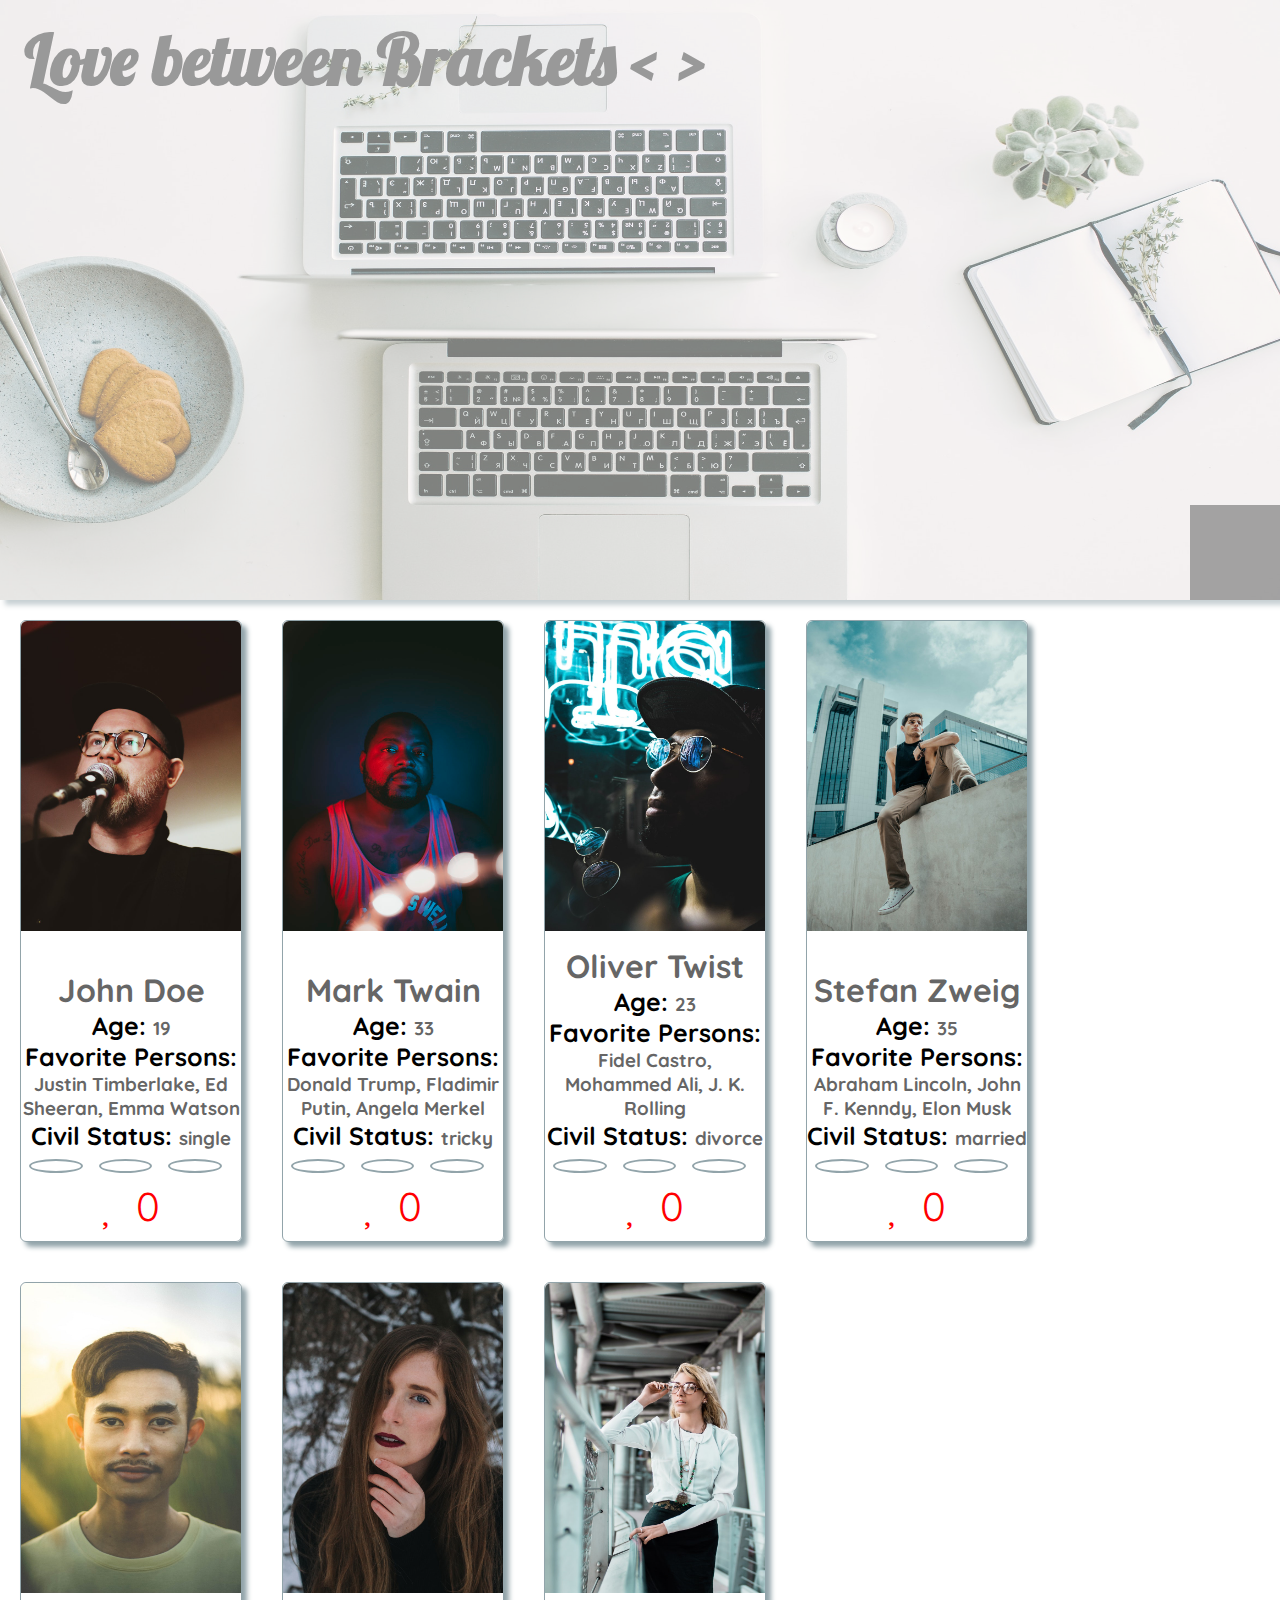
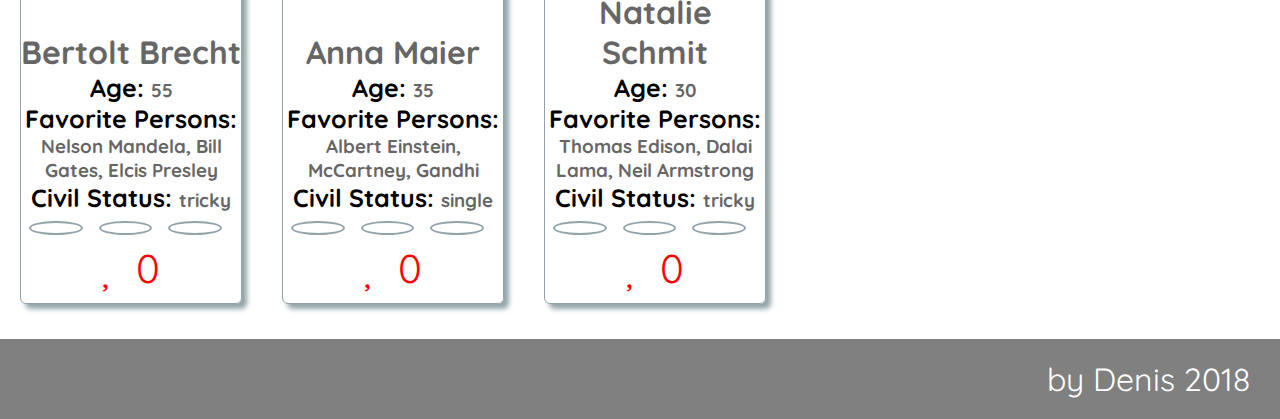
==== profile.html @ 9e4cfc48 "almost done" ====
<!DOCTYPE html>
<html>

<head>
    <meta charset="utf-8">
    <meta http-equiv="X-UA-Compatible" content="IE=edge">
    <title>Love between Brackets</title>
    <script src="https://code.jquery.com/jquery-3.3.1.min.js" integrity="sha256-FgpCb/KJQlLNfOu91ta32o/NMZxltwRo8QtmkMRdAu8=" crossorigin="anonymous"></script>
    <link rel="stylesheet" href="https://use.fontawesome.com/releases/v5.0.12/css/all.css" integrity="sha384-G0fIWCsCzJIMAVNQPfjH08cyYaUtMwjJwqiRKxxE/rx96Uroj1BtIQ6MLJuheaO9" crossorigin="anonymous">
    <link href="https://fonts.googleapis.com/css?family=Quicksand" rel="stylesheet">
    <link href="https://fonts.googleapis.com/css?family=Lobster" rel="stylesheet">
    <link rel="stylesheet" href="css/style.css">
</head>

<body>
    <div id="wrapper">
        <div id="header">
            <div id="headerBackground"></div>
            <div id="headerHeadline">Love between Brackets
                < <i id="headerHeart" class='far fa-heart'></i>></div>
            <div id="navBarLogo"><i class="fas fa-bars"></i></div>
            <div id="navbar">
                <ul>
                    <li><a href="index.html" title="home">Home</a></li>
                    <li><a href="profile.html" title="profile">Profiles</a></li>
                    <li id="sortBtn">
                        <p>Sort</p>
                    </li>
                </ul>
            </div>
        </div>
        <div id="content">
        </div>
        <div id="chatBox">
            <div id="chatBoxContent"></div>
            <div id="formBox">
                <form>
                    <a href="mailto:brackets@love.at" title="">Contact me per E-Mail</a>
                    <br>
                    <p class="label">Enter your Name: </p>
                    <input type="text" name="" value="">
                    <p class="label">Tip your Message: </p>
                    <textarea name="" rows="3" cols="34"></textarea>
                </form>
            </div>
            <div id="chatExitBtn" class="btn"><i class='fas fa-times'></i>Cancel</div>
            <div id="chatSubBtn" class="btn"><i class="far fa-check-circle"></i>Submit</div>
        </div>
        <footer>
            <ul>
                <li><a href="https://www.facebook.com/" title=""><i class="fab fa-facebook"></i></a></li>
                <li><a href="https://twitter.com/?lang=de" title=""><i class="fab fa-twitter-square"></i></a></li>
                <li><a href="https://www.instagram.com/?hl=de" title=""><i class="fab fa-instagram"></i></a></li>
            </ul>
            <p><i class="far fa-copyright"></i> by Denis 2018</p>
        </footer>
        <script src="js/data.js"></script>
        <script src="js/main.js"></script>
        <script src="js/index.js"></script>

</body>

</html>
---- css/style.css ----
@charset "UTF-8";
.shadow, body #header #headerBackground, body #header #navbar, .element, #chatBox, footer {
  box-shadow: 5px 5px 5px #92A4AA; }

.tshadow {
  text-shadow: 2px 2px 4px #000000; }

.tshadowGrey {
  text-shadow: 2px 2px 4px #666; }

.icons, body #header a[title^='home']::before, body #header a[title^='pro']::before, body #header a[title^='sort']::before, body #header #navbar p::before, .likesDisplay::before {
  font-family: "Font Awesome 5 Free";
  padding-right: 20px; }

.bradius, .element, #chatBox {
  border-radius: 6px; }

* {
  padding: 0;
  margin: 0; }

body {
  font-family: "Quicksand", sans-serif; }
  body #header #navBarLogo {
    width: 90px;
    height: 95px;
    background-color: grey;
    opacity: 0.7;
    font-size: 80px;
    position: absolute;
    right: 0px;
    top: 505px;
    text-align: center; }
  body #header #headerBackground {
    background-image: url("../img/header.jpeg");
    background-repeat: no-repeat;
    background-size: 100% 100%;
    height: 600px;
    opacity: 0.5; }
  body #header #headerHeadline {
    position: absolute;
    top: 15px;
    left: 25px;
    font-size: 70px;
    color: #999;
    font-weight: bold;
    font-family: "Lobster", cursive; }
    body #header #headerHeadline #headerHeart {
      color: red;
      font-weight: bold; }
  body #header #navbar {
    height: 80px;
    background-color: grey; }
  body #header #navbar li {
    list-style: none;
    float: left;
    margin-left: 50px;
    padding: 15px; }
  body #header #navbar a, body #header #navbar p {
    text-decoration: none;
    font-size: 35px;
    font-weight: bold;
    color: white; }
  body #header a[title^='home']::before {
    content: ""; }
  body #header a[title^='pro']::before {
    content: ""; }
  body #header a[title^='sort']::before, body #header #navbar p::before {
    content: ""; }

#contentLanding #contentLandingHeader {
  margin-top: 30px;
  text-align: center;
  font-size: 3em;
  font-weight: bold; }
  #contentLanding #contentLandingHeader #headerHeart {
    color: red;
    font-weight: bold; }
#contentLanding .indexSlide .card {
  background-color: #fff;
  min-width: 100%;
  min-height: 250px;
  display: flex;
  overflow-x: auto; }
#contentLanding .indexSlide .card::-webkit-scrollbar {
  display: none; }
#contentLanding .indexSlide .card--content {
  background-color: lightgrey;
  background-repeat: no-repeat;
  background-size: 100%;
  min-width: 250px;
  width: 100%;
  margin: 5px; }
#contentLanding #LandingPageImage {
  display: flex;
  justify-content: space-around;
  flex-direction: column; }
  #contentLanding #LandingPageImage #test {
    margin: 0 auto; }
  #contentLanding #LandingPageImage #adlong {
    width: 100%;
    position: relative;
    bottom: 0px; }

#sortedOutput {
  background-color: grey; }

#content {
  display: flex;
  flex-direction: row;
  flex-wrap: wrap; }

.element {
  float: left;
  border: 1px solid #92A4AA;
  width: 220px;
  height: 620px;
  margin: 20px;
  display: flex;
  box-size: box-border;
  justify-content: space-between;
  flex-direction: column;
  text-align: center; }

.images {
  padding-top: -10px;
  width: 100%;
  height: 60%; }
  .images img {
    height: 310px;
    width: 100%;
    margin: 0 auto;
    border-radius: 6px 6px 0 0; }
  .images .profileMenu {
    position: relative;
    top: -130px;
    background-color: black;
    opacity: 0.5;
    font-size: 50px;
    color: white;
    z-index: 5; }

.descriptionContainer {
  color: #666;
  margin-top: -120px;
  position: relative;
  top: 0px; }

.descriptionTitle {
  color: black;
  font-weight: 1000;
  display: inline;
  font-size: 25px; }

.btnLike, .btnMessage, .btnTrash {
  border-radius: 50%;
  width: 18%;
  border: 2px solid #92A4AA;
  padding: 5px;
  margin: 8px;
  font-size: 2em;
  color: black;
  float: left; }

.likesDisplay {
  margin: 0 auto;
  width: 40%;
  color: red;
  font-size: 40px;
  padding: 10px; }

.likesDisplay::before {
  content: ""; }

.fa-heart {
  padding-right: 8px; }

#chatBox {
  margin: 0 auto;
  width: 500px;
  height: 540px;
  background-color: #CBCFCE;
  position: absolute;
  z-index: 2;
  top: 550px;
  left: 25%;
  font-size: 30px;
  padding: 30px; }
  #chatBox .btn {
    boder: 2px solid #92A4AA;
    background-color: white;
    width: 100px;
    font-size: 30px;
    font-weight: 900;
    display: inline;
    position: relative;
    top: 26px;
    margin: 0 auto;
    padding: 15px 30px; }
  #chatBox:hover {
    font-radius: 4px;
    color: grey; }
  #chatBox #chatSubBtn {
    margin-left: 124px; }
  #chatBox #formBox form {
    margin: 0 auto; }
    #chatBox #formBox form .label {
      margin-top: 15px;
      font-size: 1.5em;
      font-weight: bold; }
  #chatBox #formBox a {
    color: black;
    text-decoration: none;
    clear: right; }
  #chatBox #formBox input {
    width: 100%;
    padding: 12px 20px;
    border: 1px solid #ccc;
    border-radius: 2px;
    box-sizing: border-box;
    font-size: 1em; }
  #chatBox #formBox textarea {
    font-size: 1em; }

footer {
  height: 60px;
  background-color: grey;
  width: 100%;
  padding-top: 20px;
  margin-top: 15px;
  text-align: center;
  clear: both;
  font-size: 2em;
  color: white; }
  footer ul {
    float: left; }
  footer li {
    display: inline;
    margin: 0 10px; }
  footer a {
    color: white; }
  footer p {
    float: right;
    margin-right: 30px; }

/*# sourceMappingURL=style.css.map */
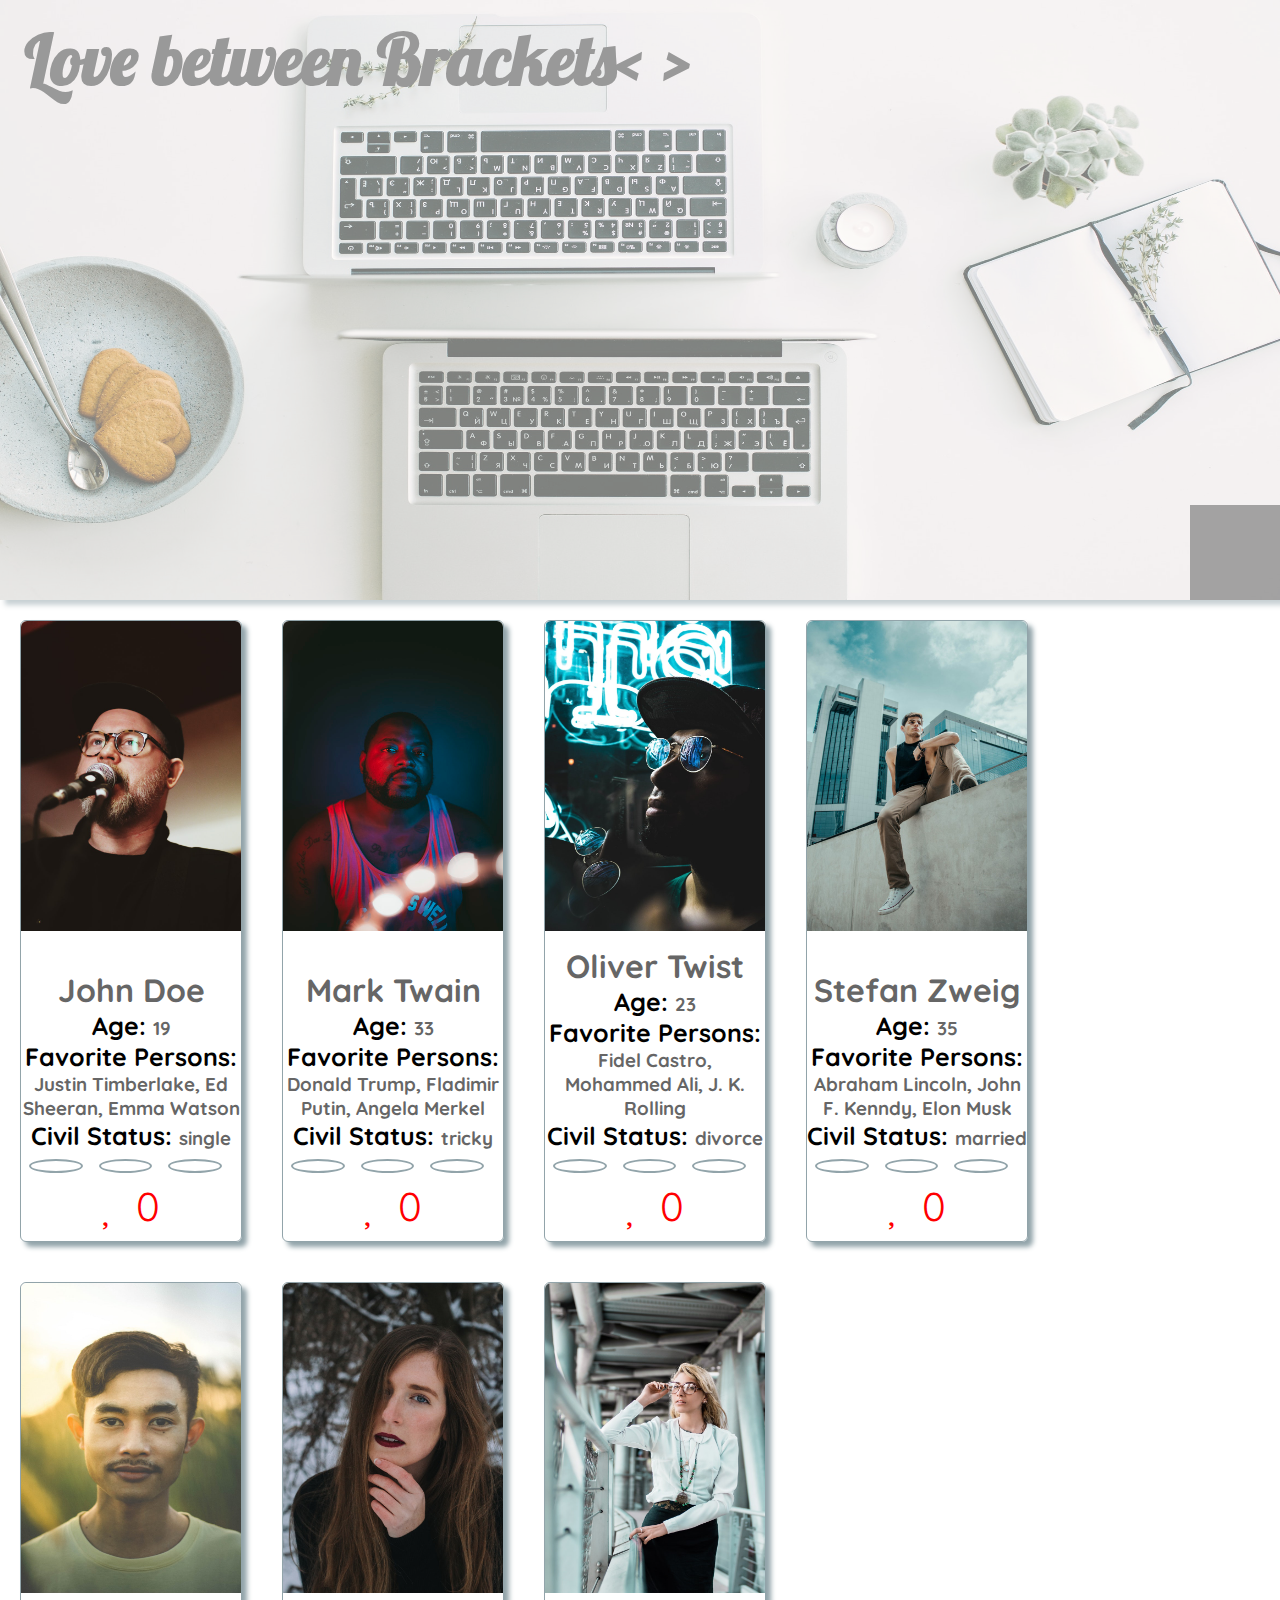
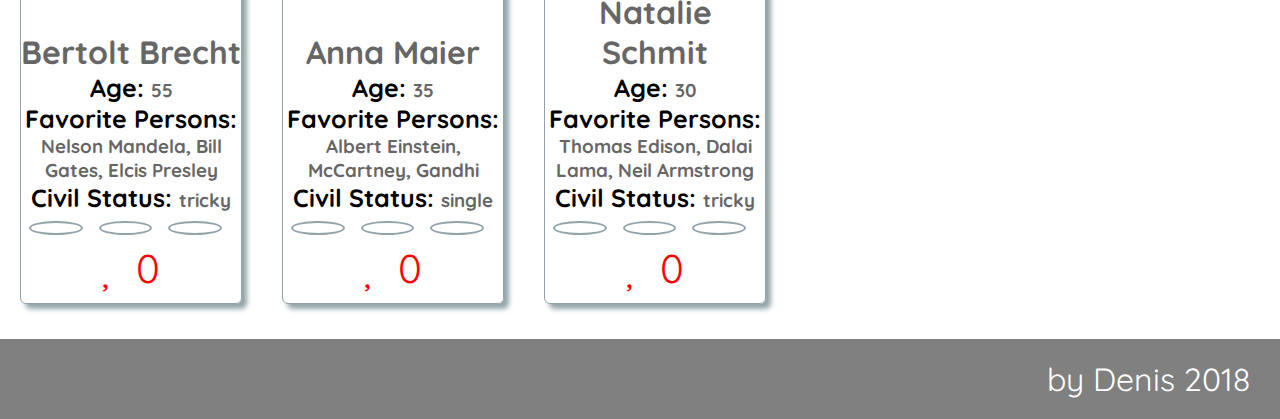
==== commit be2a8718: "final" ====
--- a/profile.html
+++ b/profile.html
@@ -16,22 +16,19 @@
     <div id="wrapper">
         <div id="header">
             <div id="headerBackground"></div>
-            <div id="headerHeadline">Love between Brackets
-                < <i id="headerHeart" class='far fa-heart'></i>></div>
+            <div id="headerHeadline">Love between Brackets< <i id="headerHeart" class='far fa-heart'></i>></div>
             <div id="navBarLogo"><i class="fas fa-bars"></i></div>
-            <div id="navbar">
-                <ul>
-                    <li><a href="index.html" title="home">Home</a></li>
-                    <li><a href="profile.html" title="profile">Profiles</a></li>
-                    <li id="sortBtn">
-                        <p>Sort</p>
-                    </li>
-                </ul>
-            </div>
+            <ul id="navbar">
+                <li><a href="index.html" title="home">Home</a></li>
+                <li><a href="profile.html" title="profile">Profiles</a></li>
+                <li id="sortBtn">
+                    <p>Sort</p>
+                </li>
+            </ul>
         </div>
         <div id="content">
         </div>
-        <div id="chatBox">
+        <div id="chatBox" >
             <div id="chatBoxContent"></div>
             <div id="formBox">
                 <form>
@@ -43,9 +40,12 @@
                     <textarea name="" rows="3" cols="34"></textarea>
                 </form>
             </div>
-            <div id="chatExitBtn" class="btn"><i class='fas fa-times'></i>Cancel</div>
-            <div id="chatSubBtn" class="btn"><i class="far fa-check-circle"></i>Submit</div>
+            <div id="btnChatBox">
+                <button id="chatExitBtn" class="btn"><i class='fas fa-times'></i> Cancel</button>
+                <button id="chatSubBtn" class="btn"><i class="far fa-check-circle"></i> Submit</button>
+            </div>
         </div>
+        <button onclick="topFunction()" id="upLink" title="Go to top">up</button>        
         <footer>
             <ul>
                 <li><a href="https://www.facebook.com/" title=""><i class="fab fa-facebook"></i></a></li>
@@ -57,7 +57,6 @@
         <script src="js/data.js"></script>
         <script src="js/main.js"></script>
         <script src="js/index.js"></script>
-
 </body>
 
 </html>--- a/css/style.css
+++ b/css/style.css
@@ -1,4 +1,75 @@
 @charset "UTF-8";
+@media screen and (max-width: 1025px) {
+  #headerBackground {
+    height: 300px !important; }
+
+  #navBarLogo {
+    top: 205px !important; }
+
+  #headerHeadline {
+    font-size: 50px !important; }
+
+  #contentLandingHeader {
+    font-size: 30px !important; }
+
+  #contentLandingSubtitle {
+    font-size: 20px !important; }
+
+  #test {
+    text-align: center !important; }
+
+  #chatBox {
+    top: 375px !important; }
+
+  .element {
+    margin: 0 auto !important;
+    margin-top: 10px !important; }
+
+  #chatSubBtn {
+    left: 10% !important; } }
+@media screen and (max-width: 770px) {
+  #navbar a, #navbar p {
+    font-size: 25px !important; }
+
+  #testImg1 {
+    width: 400px !important; }
+
+  .testImgs {
+    width: 300px !important; }
+
+  #chatBox {
+    width: 380px !important; }
+
+  .btn {
+    padding: 15px 22px !important; } }
+@media screen and (max-width: 770px) {
+  #navbar {
+    height: auto !important; }
+
+  #navbar li {
+    float: none !important; }
+
+  #chatBox {
+    top: 483px !important; } }
+@media screen and (max-width: 625px) {
+  #chatBox {
+    left: 12% !important; }
+
+  #headerHeadline {
+    font-size: 40px !important; } }
+@media screen and (max-width: 500px) {
+  #chatBox {
+    left: 4% !important;
+    width: 320px !important; }
+
+  .btn {
+    margin: 20px 10px !important; }
+
+  footer {
+    height: 35px !important;
+    font-size: 1.4em !important;
+    padding-top: 10px;
+    margin-top: 10px; } }
 .shadow, body #header #headerBackground, body #header #navbar, .element, #chatBox, footer {
   box-shadow: 5px 5px 5px #92A4AA; }
 
@@ -49,14 +120,17 @@
       color: red;
       font-weight: bold; }
   body #header #navbar {
-    height: 80px;
-    background-color: grey; }
+    height: 75px;
+    background-color: grey;
+    width: 100%;
+    margin-bottom: 30px; }
   body #header #navbar li {
     list-style: none;
     float: left;
     margin-left: 50px;
     padding: 15px; }
   body #header #navbar a, body #header #navbar p {
+    display: block;
     text-decoration: none;
     font-size: 35px;
     font-weight: bold;
@@ -67,17 +141,27 @@
     content: ""; }
   body #header a[title^='sort']::before, body #header #navbar p::before {
     content: ""; }
-
-#contentLanding #contentLandingHeader {
+  body #header #navbar a:hover {
+    color: #ff3232; }
+  body #header #navbar p:hover {
+    color: #ff3232; }
+
+#contentLanding #contentLandingHeader, #contentLanding #contentLandingSubtitle {
   margin-top: 30px;
   text-align: center;
-  font-size: 3em;
   font-weight: bold; }
-  #contentLanding #contentLandingHeader #headerHeart {
+  #contentLanding #contentLandingHeader #headerHeart, #contentLanding #contentLandingSubtitle #headerHeart {
     color: red;
     font-weight: bold; }
+#contentLanding #contentLandingHeader {
+  font-size: 3em; }
+#contentLanding #contentLandingSubtitle {
+  font-size: 2em;
+  margin: 20px; }
+  #contentLanding #contentLandingSubtitle #contentLandingSubtitle h4 {
+    padding: 15px; }
 #contentLanding .indexSlide .card {
-  background-color: #fff;
+  background-color: white;
   min-width: 100%;
   min-height: 250px;
   display: flex;
@@ -97,6 +181,10 @@
   flex-direction: column; }
   #contentLanding #LandingPageImage #test {
     margin: 0 auto; }
+    #contentLanding #LandingPageImage #test .testImgs {
+      margin: 40px 25px; }
+    #contentLanding #LandingPageImage #test #testImg2 {
+      height: 180px; }
   #contentLanding #LandingPageImage #adlong {
     width: 100%;
     position: relative;
@@ -116,8 +204,8 @@
   width: 220px;
   height: 620px;
   margin: 20px;
+  box-size: box-border;
   display: flex;
-  box-size: box-border;
   justify-content: space-between;
   flex-direction: column;
   text-align: center; }
@@ -176,32 +264,25 @@
   padding-right: 8px; }
 
 #chatBox {
+  top: 675px;
   margin: 0 auto;
   width: 500px;
-  height: 540px;
   background-color: #CBCFCE;
   position: absolute;
   z-index: 2;
-  top: 550px;
-  left: 25%;
+  left: 28%;
   font-size: 30px;
   padding: 30px; }
+  #chatBox #btnChatBox {
+    display: inline; }
   #chatBox .btn {
     boder: 2px solid #92A4AA;
     background-color: white;
-    width: 100px;
-    font-size: 30px;
-    font-weight: 900;
-    display: inline;
-    position: relative;
-    top: 26px;
-    margin: 0 auto;
+    font-size: 20px;
+    margin: 20px 40px;
     padding: 15px 30px; }
-  #chatBox:hover {
-    font-radius: 4px;
-    color: grey; }
   #chatBox #chatSubBtn {
-    margin-left: 124px; }
+    margin: 0 auto; }
   #chatBox #formBox form {
     margin: 0 auto; }
     #chatBox #formBox form .label {
@@ -220,7 +301,28 @@
     box-sizing: border-box;
     font-size: 1em; }
   #chatBox #formBox textarea {
-    font-size: 1em; }
+    font-size: 1em;
+    -webkit-box-sizing: border-box;
+    -moz-box-sizing: border-box;
+    box-sizing: border-box;
+    width: 100%; }
+
+#upLink {
+  display: none;
+  position: fixed;
+  text-decoration: none;
+  bottom: 80px;
+  right: 30px;
+  z-index: 99;
+  font-size: 18px;
+  border: none;
+  outline: none;
+  background-color: red;
+  color: white;
+  cursor: pointer;
+  padding: 15px;
+  border-radius: 4px;
+  opacity: 0.7; }
 
 footer {
   height: 60px;
